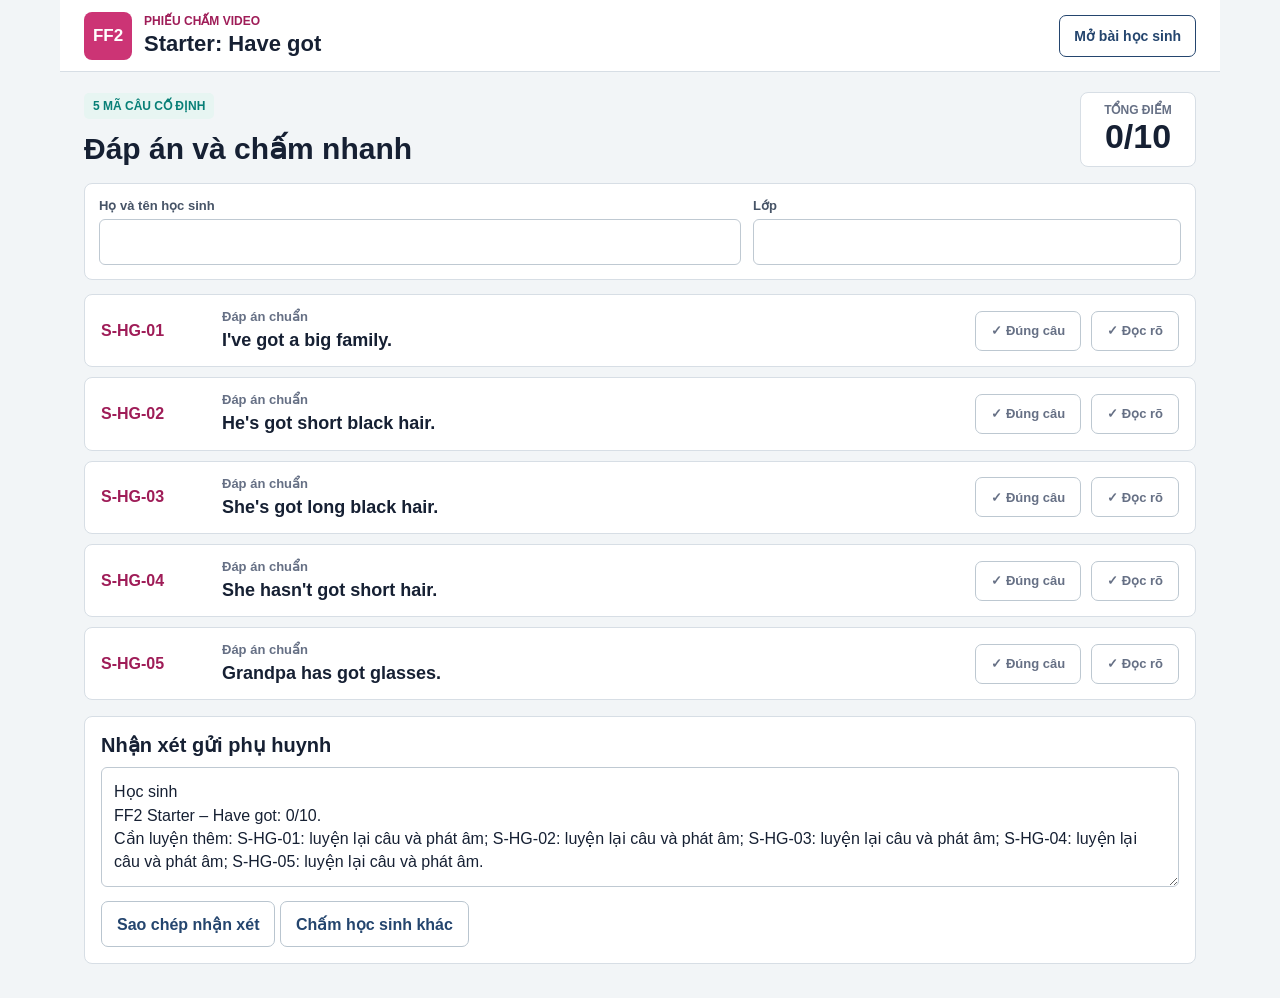
==== cham-video.html @ 3d202a5c "Publish FF2 Starter Have got grammar practice" ====
<!doctype html>
<html lang="vi">
  <head>
    <meta charset="utf-8">
    <meta name="viewport" content="width=device-width,initial-scale=1,viewport-fit=cover">
    <meta name="theme-color" content="#cc3475">
    <link rel="icon" href="data:,">
    <title>Phiếu chấm video | FF2 Starter: Have got</title>
    <meta
      name="description"
      content="Đáp án cố định và phiếu chấm video bài trả FF2 Starter: Have got."
    >
    <link rel="stylesheet" href="styles.css">
  </head>
  <body>
    <div class="shell">
      <header class="topbar">
        <div class="brand">
          <span class="brand-mark">FF2</span>
          <div>
            <p class="eyebrow">Phiếu chấm video</p>
            <h1>Starter: Have got</h1>
          </div>
        </div>
        <a class="header-link" href="index.html">Mở bài học sinh</a>
      </header>

      <main class="grading-main">
        <div class="grade-heading">
          <div>
            <p class="lesson-tag">5 mã câu cố định</p>
            <h2>Đáp án và chấm nhanh</h2>
          </div>
          <div class="score-box">
            <span>Tổng điểm</span>
            <strong><span id="score">0</span>/10</strong>
          </div>
        </div>

        <section class="grading-student">
          <label>
            Họ và tên học sinh
            <input id="gradingName" type="text" maxlength="50">
          </label>
          <label>
            Lớp
            <input id="gradingClass" type="text" maxlength="20">
          </label>
        </section>

        <section class="grading-list" id="gradingList">
          <article class="grading-item" data-code="S-HG-01">
            <div class="grading-code">S-HG-01</div>
            <div class="grading-answer">
              <p>Đáp án chuẩn</p>
              <strong>I've got a big family.</strong>
            </div>
            <div class="grading-actions">
              <button class="score-button" type="button" data-point="sentence">✓ Đúng câu</button>
              <button class="score-button" type="button" data-point="speech">✓ Đọc rõ</button>
            </div>
          </article>

          <article class="grading-item" data-code="S-HG-02">
            <div class="grading-code">S-HG-02</div>
            <div class="grading-answer">
              <p>Đáp án chuẩn</p>
              <strong>He's got short black hair.</strong>
            </div>
            <div class="grading-actions">
              <button class="score-button" type="button" data-point="sentence">✓ Đúng câu</button>
              <button class="score-button" type="button" data-point="speech">✓ Đọc rõ</button>
            </div>
          </article>

          <article class="grading-item" data-code="S-HG-03">
            <div class="grading-code">S-HG-03</div>
            <div class="grading-answer">
              <p>Đáp án chuẩn</p>
              <strong>She's got long black hair.</strong>
            </div>
            <div class="grading-actions">
              <button class="score-button" type="button" data-point="sentence">✓ Đúng câu</button>
              <button class="score-button" type="button" data-point="speech">✓ Đọc rõ</button>
            </div>
          </article>

          <article class="grading-item" data-code="S-HG-04">
            <div class="grading-code">S-HG-04</div>
            <div class="grading-answer">
              <p>Đáp án chuẩn</p>
              <strong>She hasn't got short hair.</strong>
            </div>
            <div class="grading-actions">
              <button class="score-button" type="button" data-point="sentence">✓ Đúng câu</button>
              <button class="score-button" type="button" data-point="speech">✓ Đọc rõ</button>
            </div>
          </article>

          <article class="grading-item" data-code="S-HG-05">
            <div class="grading-code">S-HG-05</div>
            <div class="grading-answer">
              <p>Đáp án chuẩn</p>
              <strong>Grandpa has got glasses.</strong>
            </div>
            <div class="grading-actions">
              <button class="score-button" type="button" data-point="sentence">✓ Đúng câu</button>
              <button class="score-button" type="button" data-point="speech">✓ Đọc rõ</button>
            </div>
          </article>
        </section>

        <section class="feedback-panel">
          <h2>Nhận xét gửi phụ huynh</h2>
          <textarea id="feedback" readonly></textarea>
          <button class="copy-button" id="copyFeedback" type="button">Sao chép nhận xét</button>
          <button class="secondary-button" id="resetGrading" type="button">Chấm học sinh khác</button>
        </section>
      </main>
    </div>

    <script src="grading.js"></script>
  </body>
</html>
---- styles.css ----
:root {
  --ink: #162033;
  --muted: #667085;
  --paper: #ffffff;
  --canvas: #f2f5f7;
  --line: #d7dee5;
  --pink: #cc3475;
  --pink-dark: #9f1d58;
  --navy: #24456e;
  --teal: #087f77;
  --teal-soft: #e7f5f2;
  --yellow: #f4bf32;
  --yellow-soft: #fff7db;
  --red: #b42318;
  --red-soft: #fff0ed;
  --green: #168267;
  --shadow: 0 12px 32px rgba(26, 45, 70, 0.1);
}

* {
  box-sizing: border-box;
}

html {
  min-width: 320px;
  min-height: 100%;
}

body {
  min-height: 100%;
  margin: 0;
  background: var(--canvas);
  color: var(--ink);
  font-family: Arial, "Segoe UI", sans-serif;
  letter-spacing: 0;
}

button,
input,
textarea,
a {
  font: inherit;
}

button {
  color: inherit;
}

.shell {
  width: min(100%, 1160px);
  min-height: 100vh;
  margin: 0 auto;
  background: var(--canvas);
}

.topbar {
  min-height: 72px;
  display: flex;
  align-items: center;
  justify-content: space-between;
  gap: 18px;
  padding: 10px 24px;
  background: var(--paper);
  border-bottom: 1px solid var(--line);
}

.brand {
  min-width: 0;
  display: flex;
  align-items: center;
  gap: 12px;
}

.brand-mark {
  width: 48px;
  height: 48px;
  flex: 0 0 auto;
  display: grid;
  place-items: center;
  border-radius: 8px;
  background: var(--pink);
  color: #fff;
  font-size: 17px;
  font-weight: 900;
}

.eyebrow {
  margin: 0 0 3px;
  color: var(--pink-dark);
  font-size: 12px;
  font-weight: 900;
  text-transform: uppercase;
}

h1 {
  margin: 0;
  font-size: 22px;
  line-height: 1.15;
}

.header-link {
  min-height: 42px;
  display: inline-flex;
  align-items: center;
  justify-content: center;
  padding: 8px 14px;
  border: 1px solid var(--navy);
  border-radius: 7px;
  color: var(--navy);
  font-size: 14px;
  font-weight: 800;
  text-decoration: none;
}

.mode-nav {
  padding: 14px 24px 0;
}

.mode-tabs {
  width: min(100%, 650px);
  display: grid;
  grid-template-columns: repeat(3, 1fr);
  gap: 4px;
  padding: 4px;
  border: 1px solid #cbd4dc;
  border-radius: 8px;
  background: #e7ecf0;
}

.mode-tabs button {
  min-height: 44px;
  border: 0;
  border-radius: 6px;
  background: transparent;
  color: #5d6673;
  cursor: pointer;
  font-weight: 900;
}

.mode-tabs button.is-active {
  background: var(--paper);
  color: var(--ink);
  box-shadow: 0 2px 7px rgba(32, 47, 66, 0.12);
}

.view {
  display: none;
  padding: 20px 24px 32px;
}

.view.is-active {
  display: block;
}

.section-head {
  min-height: 42px;
  display: flex;
  align-items: center;
  justify-content: space-between;
  gap: 16px;
  margin-bottom: 10px;
}

.section-head p {
  margin: 0;
  color: var(--muted);
  font-size: 15px;
  font-weight: 700;
}

.step-count,
.question-count {
  white-space: nowrap;
  color: var(--muted);
  font-weight: 700;
}

.step-count b,
.question-count b {
  color: var(--ink);
  font-size: 24px;
}

.progress {
  height: 5px;
  margin-bottom: 16px;
  overflow: hidden;
  border-radius: 3px;
  background: #dce3e8;
}

.progress span {
  height: 100%;
  display: block;
  background: var(--pink);
  transition: width 180ms ease;
}

.lesson-stage,
.read-stage,
.return-stage {
  overflow: hidden;
  border: 1px solid var(--line);
  border-radius: 8px;
  background: var(--paper);
  box-shadow: var(--shadow);
}

.lesson-stage {
  min-height: 570px;
  display: grid;
  grid-template-columns: minmax(320px, 46%) 1fr;
}

.visual-pane {
  min-height: 430px;
  position: relative;
  overflow: hidden;
  background: #edf4f5;
  border-right: 1px solid var(--line);
}

.visual-pane img,
.return-image img,
.read-image img {
  width: 100%;
  height: 100%;
  display: block;
  object-fit: contain;
}

.visual-label {
  position: absolute;
  left: 16px;
  bottom: 16px;
  padding: 7px 10px;
  border-radius: 6px;
  background: rgba(22, 32, 51, 0.9);
  color: #fff;
  font-size: 13px;
  font-weight: 800;
}

.lesson-content {
  min-width: 0;
  display: flex;
  flex-direction: column;
  justify-content: center;
  padding: 34px 38px;
}

.lesson-tag,
.prompt-code {
  width: max-content;
  margin: 0 0 12px;
  padding: 6px 9px;
  border-radius: 5px;
  background: var(--teal-soft);
  color: var(--teal);
  font-size: 12px;
  font-weight: 900;
  text-transform: uppercase;
}

.lesson-content h2,
.read-copy h2,
.return-copy h2,
.grade-heading h2 {
  margin: 0;
  font-size: 30px;
  line-height: 1.2;
}

.vietnamese-note {
  margin: 16px 0;
  color: #344054;
  font-size: 19px;
  font-weight: 700;
  line-height: 1.5;
}

.formula {
  display: grid;
  gap: 8px;
  margin: 4px 0 16px;
  padding: 16px;
  border-left: 5px solid var(--yellow);
  background: var(--yellow-soft);
}

.formula-row {
  display: flex;
  align-items: baseline;
  gap: 8px;
  flex-wrap: wrap;
  font-size: 21px;
  font-weight: 900;
}

.subject {
  color: var(--navy);
}

.verb {
  color: var(--pink-dark);
}

.detail {
  color: var(--teal);
}

.example-line {
  margin: 0 0 22px;
  font-size: 25px;
  font-weight: 900;
  line-height: 1.35;
}

.action-row,
.stage-actions,
.return-actions,
.grading-actions {
  display: flex;
  align-items: center;
  gap: 10px;
  flex-wrap: wrap;
}

.primary-button,
.secondary-button,
.icon-button,
.score-button,
.copy-button {
  min-height: 46px;
  display: inline-flex;
  align-items: center;
  justify-content: center;
  gap: 8px;
  padding: 9px 15px;
  border-radius: 7px;
  cursor: pointer;
  font-weight: 900;
}

.primary-button {
  border: 1px solid var(--navy);
  background: var(--navy);
  color: #fff;
}

.secondary-button,
.icon-button,
.copy-button {
  border: 1px solid #b9c5cf;
  background: #fff;
  color: var(--navy);
}

.icon-button {
  min-width: 46px;
  padding: 8px 12px;
  font-size: 22px;
}

.lesson-nav {
  display: flex;
  align-items: center;
  justify-content: space-between;
  gap: 12px;
  margin-top: 22px;
}

.dot-row {
  display: flex;
  gap: 6px;
}

.dot-row button {
  width: 28px;
  height: 28px;
  padding: 0;
  border: 1px solid #c8d1d8;
  border-radius: 5px;
  background: #fff;
  color: var(--muted);
  cursor: pointer;
  font-size: 12px;
  font-weight: 900;
}

.dot-row button.is-active {
  border-color: var(--pink);
  background: var(--pink);
  color: #fff;
}

.read-stage {
  min-height: 570px;
  display: grid;
  grid-template-columns: minmax(320px, 44%) 1fr;
}

.read-image {
  min-height: 430px;
  background: #eef4f5;
  border-right: 1px solid var(--line);
}

.read-copy {
  min-width: 0;
  display: flex;
  flex-direction: column;
  justify-content: center;
  padding: 34px 38px;
}

.read-hint {
  margin: 12px 0 20px;
  color: var(--muted);
  font-size: 16px;
  font-weight: 700;
}

.sentence {
  min-height: 115px;
  display: flex;
  align-content: center;
  align-items: center;
  gap: 8px;
  flex-wrap: wrap;
  margin: 0 0 24px;
  padding: 17px 19px;
  border-left: 5px solid var(--pink);
  background: #fff2f7;
  color: var(--ink);
  font-size: 35px;
  font-weight: 900;
  line-height: 1.35;
}

.sentence span {
  padding: 2px 4px;
  border-radius: 4px;
  transition: background 90ms ease, color 90ms ease;
}

.sentence span.is-speaking {
  background: var(--yellow);
  color: #172033;
}

.turn-note {
  min-height: 28px;
  margin: 14px 0 0;
  color: var(--green);
  font-size: 16px;
  font-weight: 900;
}

.return-intro {
  min-height: 560px;
  display: grid;
  grid-template-columns: minmax(320px, 48%) 1fr;
  overflow: hidden;
  border: 1px solid var(--line);
  border-radius: 8px;
  background: var(--paper);
  box-shadow: var(--shadow);
}

.return-intro-image {
  min-height: 440px;
  background: #edf4f5;
}

.return-intro-image img {
  width: 100%;
  height: 100%;
  display: block;
  object-fit: contain;
}

.return-form {
  display: flex;
  flex-direction: column;
  justify-content: center;
  padding: 34px 38px;
}

.return-form h2 {
  margin: 0 0 10px;
  font-size: 30px;
}

.return-form > p {
  margin: 0 0 22px;
  color: var(--muted);
  line-height: 1.5;
}

.field-row {
  display: grid;
  grid-template-columns: 1.6fr 1fr;
  gap: 12px;
  margin-bottom: 14px;
}

label {
  display: grid;
  gap: 6px;
  color: #475467;
  font-size: 13px;
  font-weight: 900;
}

input,
textarea {
  width: 100%;
  border: 1px solid #bfc9d2;
  border-radius: 6px;
  background: #fff;
  color: var(--ink);
}

input {
  min-height: 46px;
  padding: 10px 12px;
}

textarea {
  min-height: 120px;
  resize: vertical;
  padding: 12px;
  line-height: 1.45;
}

.form-error {
  min-height: 22px;
  margin: 8px 0 0;
  color: var(--red);
  font-size: 14px;
  font-weight: 800;
}

.return-stage {
  min-height: 590px;
}

.return-meta {
  min-height: 58px;
  display: flex;
  align-items: center;
  justify-content: space-between;
  gap: 12px;
  padding: 9px 18px;
  border-bottom: 1px solid var(--line);
  background: #f9fbfc;
}

.student-name {
  min-width: 0;
  font-weight: 900;
}

.student-name small {
  display: block;
  margin-top: 2px;
  color: var(--muted);
  font-size: 12px;
}

.return-body {
  min-height: 450px;
  display: grid;
  grid-template-columns: minmax(330px, 48%) 1fr;
}

.return-image {
  min-height: 430px;
  background: #eef4f5;
  border-right: 1px solid var(--line);
}

.return-copy {
  min-width: 0;
  display: flex;
  flex-direction: column;
  justify-content: center;
  padding: 30px 36px;
}

.prompt-type {
  margin: 0 0 10px;
  color: var(--muted);
  font-size: 14px;
  font-weight: 900;
  text-transform: uppercase;
}

.return-sentence {
  margin: 20px 0 0;
  padding: 18px;
  border-left: 5px solid var(--pink);
  background: #fff2f7;
  font-size: 34px;
  font-weight: 900;
  line-height: 1.35;
}

.cue-list {
  display: flex;
  align-items: center;
  gap: 9px;
  flex-wrap: wrap;
  margin: 20px 0 0;
}

.cue-chip {
  padding: 10px 13px;
  border: 1px solid #aebdc9;
  border-radius: 6px;
  background: #fff;
  color: var(--navy);
  font-size: 22px;
  font-weight: 900;
}

.cue-plus {
  color: var(--muted);
  font-size: 22px;
  font-weight: 900;
}

.return-actions {
  justify-content: space-between;
  padding: 14px 18px;
  border-top: 1px solid var(--line);
}

.completion {
  min-height: 560px;
  display: grid;
  place-items: center;
  padding: 30px;
  border: 1px solid var(--line);
  border-radius: 8px;
  background: var(--paper);
  box-shadow: var(--shadow);
  text-align: center;
}

.completion-mark {
  width: 68px;
  height: 68px;
  display: grid;
  place-items: center;
  margin: 0 auto 16px;
  border-radius: 50%;
  background: var(--teal);
  color: #fff;
  font-size: 34px;
  font-weight: 900;
}

.completion h2 {
  margin: 0 0 9px;
  font-size: 32px;
}

.completion p {
  margin: 5px 0;
  color: var(--muted);
  font-size: 17px;
}

[hidden] {
  display: none !important;
}

button:focus-visible,
a:focus-visible,
input:focus-visible,
textarea:focus-visible {
  outline: 3px solid var(--yellow);
  outline-offset: 3px;
}

/* Teacher marking page */
.grading-main {
  padding: 20px 24px 34px;
}

.grade-heading {
  display: flex;
  align-items: end;
  justify-content: space-between;
  gap: 18px;
  margin-bottom: 16px;
}

.score-box {
  min-width: 116px;
  padding: 10px 14px;
  border: 1px solid var(--line);
  border-radius: 8px;
  background: var(--paper);
  text-align: center;
}

.score-box > span {
  display: block;
  color: var(--muted);
  font-size: 12px;
  font-weight: 900;
  text-transform: uppercase;
}

.score-box strong {
  font-size: 34px;
}

.score-box strong span {
  display: inline;
  color: inherit;
  font-size: inherit;
  font-weight: inherit;
}

.grading-student {
  display: grid;
  grid-template-columns: 1.5fr 1fr;
  gap: 12px;
  margin-bottom: 14px;
  padding: 14px;
  border: 1px solid var(--line);
  border-radius: 8px;
  background: var(--paper);
}

.grading-list {
  display: grid;
  gap: 10px;
}

.grading-item {
  display: grid;
  grid-template-columns: 105px minmax(0, 1fr) auto;
  gap: 16px;
  align-items: center;
  padding: 14px 16px;
  border: 1px solid var(--line);
  border-radius: 8px;
  background: var(--paper);
}

.grading-code {
  color: var(--pink-dark);
  font-weight: 900;
}

.grading-answer p {
  margin: 0 0 4px;
  color: var(--muted);
  font-size: 13px;
  font-weight: 800;
}

.grading-answer strong {
  font-size: 18px;
  line-height: 1.35;
}

.grading-actions {
  justify-content: flex-end;
}

.score-button {
  min-height: 40px;
  border: 1px solid #bdc8d1;
  background: #fff;
  color: var(--muted);
  font-size: 13px;
}

.score-button.is-on {
  border-color: var(--teal);
  background: var(--teal-soft);
  color: var(--teal);
}

.feedback-panel {
  margin-top: 16px;
  padding: 16px;
  border: 1px solid var(--line);
  border-radius: 8px;
  background: var(--paper);
}

.feedback-panel h2 {
  margin: 0 0 10px;
  font-size: 20px;
}

.copy-button {
  margin-top: 10px;
}

@media (max-width: 760px) {
  .topbar {
    min-height: 64px;
    padding: 8px 12px;
  }

  .brand-mark {
    width: 42px;
    height: 42px;
    font-size: 15px;
  }

  .eyebrow {
    font-size: 10px;
  }

  h1 {
    max-width: calc(100vw - 84px);
    font-size: 17px;
  }

  .header-link {
    padding: 7px 9px;
    font-size: 12px;
  }

  .mode-nav,
  .view,
  .grading-main {
    padding-left: 12px;
    padding-right: 12px;
  }

  .mode-nav {
    padding-top: 10px;
  }

  .mode-tabs button {
    min-height: 42px;
    padding: 5px;
    font-size: 13px;
  }

  .view {
    padding-top: 14px;
  }

  .section-head p {
    font-size: 13px;
  }

  .lesson-stage,
  .read-stage,
  .return-intro,
  .return-body {
    grid-template-columns: 1fr;
  }

  .lesson-stage,
  .read-stage {
    min-height: 0;
  }

  .visual-pane,
  .read-image,
  .return-intro-image,
  .return-image {
    min-height: 0;
    aspect-ratio: 3 / 2;
    border-right: 0;
    border-bottom: 1px solid var(--line);
  }

  .lesson-content,
  .read-copy,
  .return-form,
  .return-copy {
    padding: 22px 18px;
  }

  .lesson-content h2,
  .read-copy h2,
  .return-copy h2 {
    font-size: 24px;
  }

  .vietnamese-note {
    font-size: 17px;
  }

  .formula-row {
    font-size: 18px;
  }

  .example-line {
    font-size: 21px;
  }

  .sentence,
  .return-sentence {
    min-height: 96px;
    font-size: 27px;
  }

  .field-row,
  .grading-student {
    grid-template-columns: 1fr;
  }

  .return-intro {
    min-height: 0;
  }

  .return-stage {
    min-height: 0;
  }

  .return-body {
    min-height: 0;
  }

  .return-meta {
    padding: 8px 12px;
  }

  .return-actions {
    padding: 12px;
  }

  .cue-chip {
    font-size: 18px;
  }

  .grading-item {
    grid-template-columns: 86px 1fr;
    gap: 10px;
  }

  .grading-actions {
    grid-column: 1 / -1;
    justify-content: stretch;
  }

  .score-button {
    flex: 1 1 130px;
  }

  .grade-heading {
    align-items: center;
  }
}

@media (max-width: 410px) {
  .mode-tabs button {
    font-size: 12px;
  }

  .section-head > p {
    max-width: 68%;
  }

  .action-row .primary-button,
  .action-row .secondary-button,
  .stage-actions .primary-button,
  .stage-actions .secondary-button {
    flex: 1 1 100%;
  }

  .sentence,
  .return-sentence {
    font-size: 24px;
  }
}
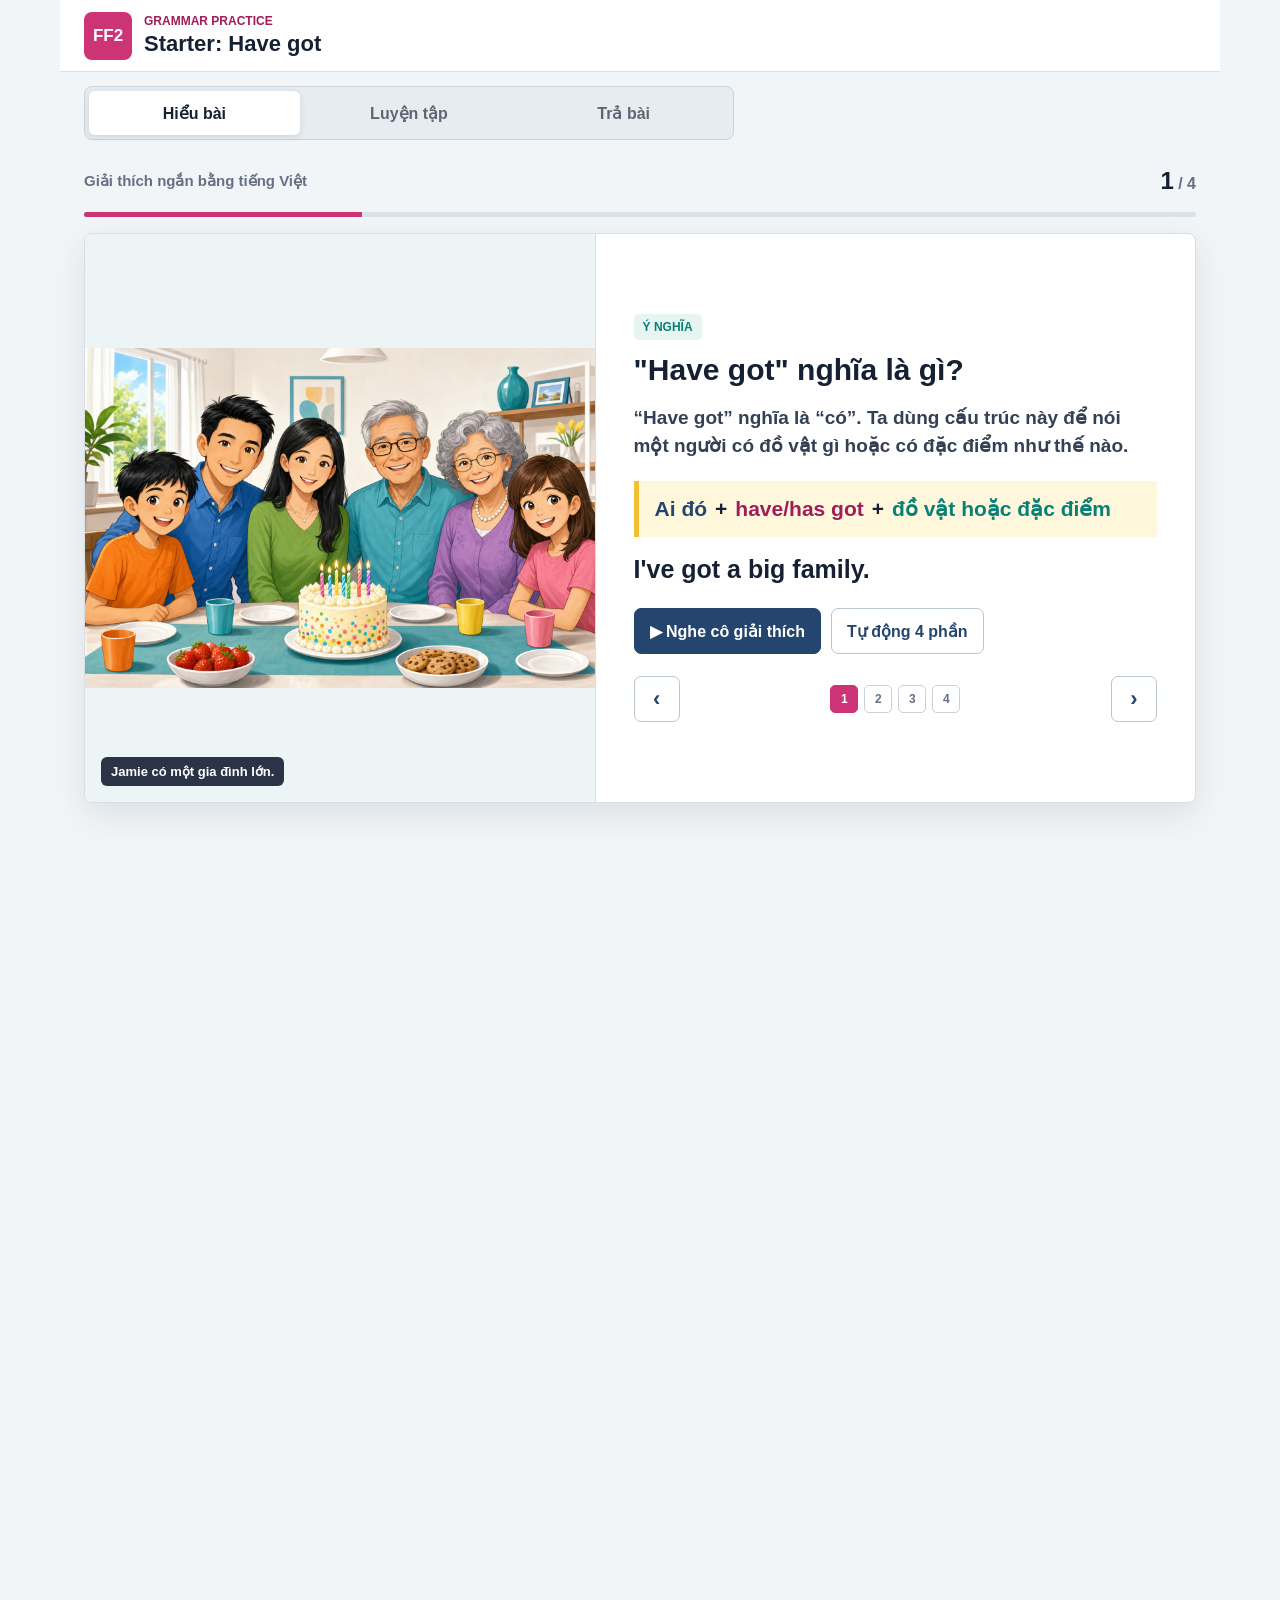
==== commit cd33da69: "Refine Vietnamese explanation and screen-recording practice flow" ====
--- a/cham-video.html
+++ b/cham-video.html
@@ -2,123 +2,12 @@
 <html lang="vi">
   <head>
     <meta charset="utf-8">
-    <meta name="viewport" content="width=device-width,initial-scale=1,viewport-fit=cover">
-    <meta name="theme-color" content="#cc3475">
-    <link rel="icon" href="data:,">
-    <title>Phiếu chấm video | FF2 Starter: Have got</title>
-    <meta
-      name="description"
-      content="Đáp án cố định và phiếu chấm video bài trả FF2 Starter: Have got."
-    >
-    <link rel="stylesheet" href="styles.css">
+    <meta name="viewport" content="width=device-width,initial-scale=1">
+    <meta http-equiv="refresh" content="0;url=index.html">
+    <title>FF2 Starter: Have got</title>
+    <link rel="canonical" href="index.html">
   </head>
   <body>
-    <div class="shell">
-      <header class="topbar">
-        <div class="brand">
-          <span class="brand-mark">FF2</span>
-          <div>
-            <p class="eyebrow">Phiếu chấm video</p>
-            <h1>Starter: Have got</h1>
-          </div>
-        </div>
-        <a class="header-link" href="index.html">Mở bài học sinh</a>
-      </header>
-
-      <main class="grading-main">
-        <div class="grade-heading">
-          <div>
-            <p class="lesson-tag">5 mã câu cố định</p>
-            <h2>Đáp án và chấm nhanh</h2>
-          </div>
-          <div class="score-box">
-            <span>Tổng điểm</span>
-            <strong><span id="score">0</span>/10</strong>
-          </div>
-        </div>
-
-        <section class="grading-student">
-          <label>
-            Họ và tên học sinh
-            <input id="gradingName" type="text" maxlength="50">
-          </label>
-          <label>
-            Lớp
-            <input id="gradingClass" type="text" maxlength="20">
-          </label>
-        </section>
-
-        <section class="grading-list" id="gradingList">
-          <article class="grading-item" data-code="S-HG-01">
-            <div class="grading-code">S-HG-01</div>
-            <div class="grading-answer">
-              <p>Đáp án chuẩn</p>
-              <strong>I've got a big family.</strong>
-            </div>
-            <div class="grading-actions">
-              <button class="score-button" type="button" data-point="sentence">✓ Đúng câu</button>
-              <button class="score-button" type="button" data-point="speech">✓ Đọc rõ</button>
-            </div>
-          </article>
-
-          <article class="grading-item" data-code="S-HG-02">
-            <div class="grading-code">S-HG-02</div>
-            <div class="grading-answer">
-              <p>Đáp án chuẩn</p>
-              <strong>He's got short black hair.</strong>
-            </div>
-            <div class="grading-actions">
-              <button class="score-button" type="button" data-point="sentence">✓ Đúng câu</button>
-              <button class="score-button" type="button" data-point="speech">✓ Đọc rõ</button>
-            </div>
-          </article>
-
-          <article class="grading-item" data-code="S-HG-03">
-            <div class="grading-code">S-HG-03</div>
-            <div class="grading-answer">
-              <p>Đáp án chuẩn</p>
-              <strong>She's got long black hair.</strong>
-            </div>
-            <div class="grading-actions">
-              <button class="score-button" type="button" data-point="sentence">✓ Đúng câu</button>
-              <button class="score-button" type="button" data-point="speech">✓ Đọc rõ</button>
-            </div>
-          </article>
-
-          <article class="grading-item" data-code="S-HG-04">
-            <div class="grading-code">S-HG-04</div>
-            <div class="grading-answer">
-              <p>Đáp án chuẩn</p>
-              <strong>She hasn't got short hair.</strong>
-            </div>
-            <div class="grading-actions">
-              <button class="score-button" type="button" data-point="sentence">✓ Đúng câu</button>
-              <button class="score-button" type="button" data-point="speech">✓ Đọc rõ</button>
-            </div>
-          </article>
-
-          <article class="grading-item" data-code="S-HG-05">
-            <div class="grading-code">S-HG-05</div>
-            <div class="grading-answer">
-              <p>Đáp án chuẩn</p>
-              <strong>Grandpa has got glasses.</strong>
-            </div>
-            <div class="grading-actions">
-              <button class="score-button" type="button" data-point="sentence">✓ Đúng câu</button>
-              <button class="score-button" type="button" data-point="speech">✓ Đọc rõ</button>
-            </div>
-          </article>
-        </section>
-
-        <section class="feedback-panel">
-          <h2>Nhận xét gửi phụ huynh</h2>
-          <textarea id="feedback" readonly></textarea>
-          <button class="copy-button" id="copyFeedback" type="button">Sao chép nhận xét</button>
-          <button class="secondary-button" id="resetGrading" type="button">Chấm học sinh khác</button>
-        </section>
-      </main>
-    </div>
-
-    <script src="grading.js"></script>
+    <p><a href="index.html">Mở bài học Starter: Have got</a></p>
   </body>
 </html>
